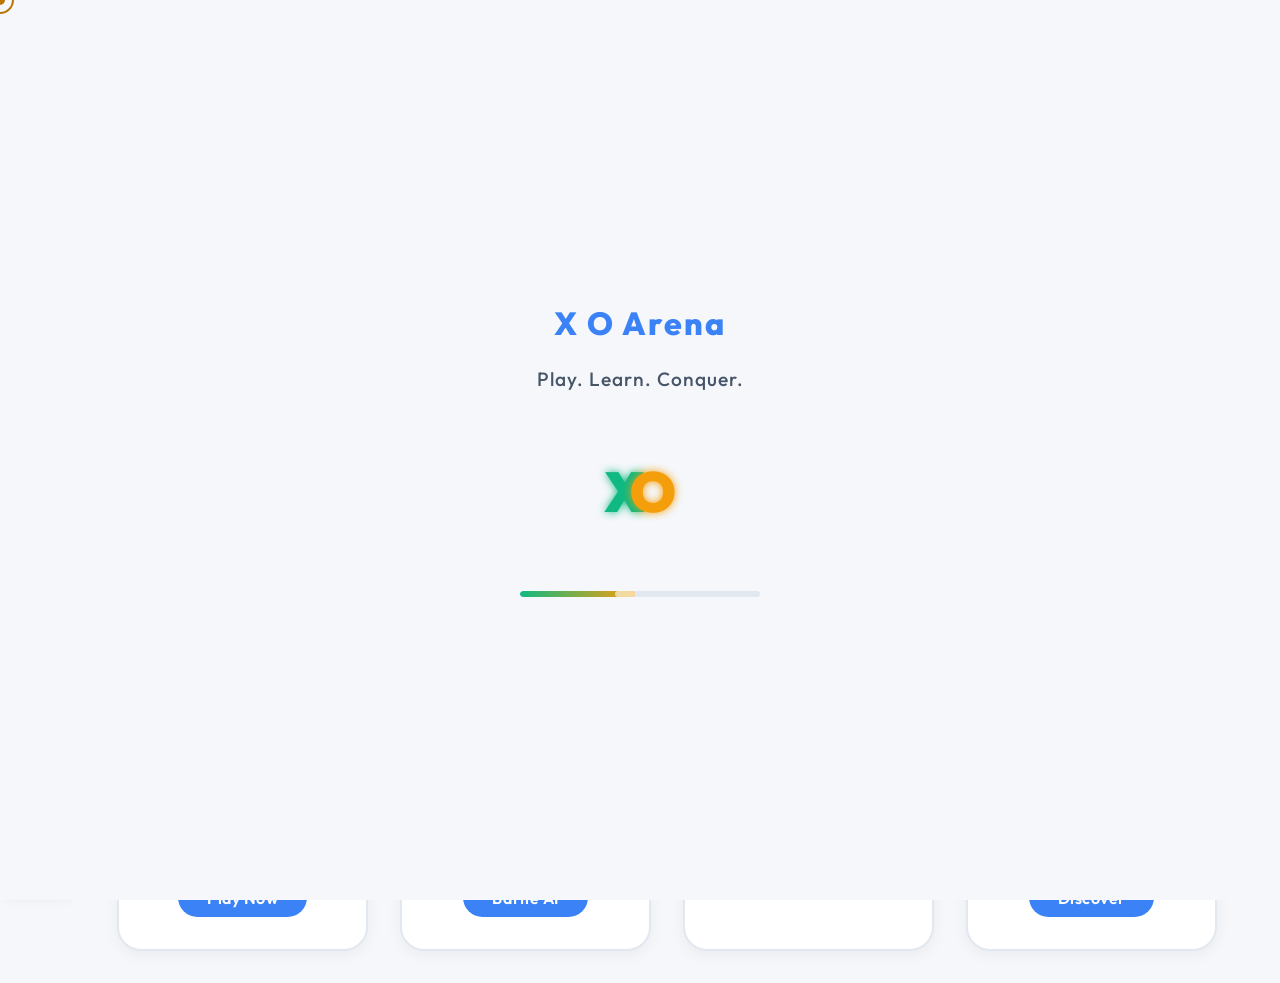
==== index.html @ 9eeb2ce0 "Files Upload" ====
<!-- xOarena/index.html -->
<!DOCTYPE html>
<html lang="en" data-theme="light">
<head>
    <meta charset="UTF-8">
    <meta name="viewport" content="width=device-width, initial-scale=1.0">
    <title>X O Arena — Home</title>
    <link rel="icon" type="image/png" href="assets/favicon.png">
    <link rel="stylesheet" href="css/common.css">
    <link rel="stylesheet" href="css/themes.css">
    <link rel="stylesheet" href="css/home.css">
    <link rel="preconnect" href="https://fonts.googleapis.com">
    <link rel="preconnect" href="https://fonts.gstatic.com" crossorigin>
    <link href="https://fonts.googleapis.com/css2?family=Outfit:wght@400;600;700;800&family=Space+Grotesk:wght@400;500;700&display=swap" rel="stylesheet">
</head>
<body>

    <!-- Preloader -->
<div id="preloader" class="preloader">
    <div class="preloader-content">
        <h1 class="preloader-text">X O Arena</h1>
        <p class="preloader-tagline">Play. Learn. Conquer.</p>
        <div class="preloader-fight">
            <span class="fighter fighter-x">X</span>
            <span class="fighter fighter-o">O</span>
        </div>
        <div class="preloader-bar-container">
            <div class="preloader-bar" id="preloaderBar"></div>
        </div>
    </div>
</div>
    <!-- Custom Cursor -->
    <div id="customCursor" class="custom-cursor"></div>

    <!-- Left Vertical Navbar -->
    <nav class="nav-vertical" id="navVertical">
        <a href="index.html" class="nav-icon active" title="Home" data-page="home">🏠</a>
        <a href="two_players.html" class="nav-icon" title="2 Players" data-page="two_players">👥</a>
        <a href="ai.html" class="nav-icon" title="AI Bots" data-page="ai">🤖</a>
        <a href="learn.html" class="nav-icon" title="Learn" data-page="learn">📘</a>
        <a href="settings.html" class="nav-icon" title="Settings" data-page="settings">⚙️</a>
        <a href="creator.html" class="nav-icon" title="Creator" data-page="creator">👤</a>
    </nav>

    <!-- Toast Container -->
    <div id="toastContainer" class="toast-container"></div>

    <!-- Audio Elements -->
    <audio id="clickSound" preload="auto" src="assets/sounds/click.mp3"></audio>
    <audio id="winnerSound" preload="auto" src="assets/sounds/winner.mp3"></audio>
    <audio id="achievementSound" preload="auto" src="assets/sounds/achievement.mp3"></audio>

    <!-- Main Content -->
    <main class="main-content home-main">
        <section class="hero-section">
            <h1 class="hero-title">X O Arena</h1>
            <p class="hero-tagline">Play. Learn. Conquer.</p>
        </section>

        <!-- Carousel -->
        <section class="carousel-section">
            <div class="carousel-track" id="carouselTrack">
                <div class="carousel-slide" style="background: linear-gradient(135deg, #3b82f6, #8b5cf6);">
                    <span class="slide-icon">🎮</span>
                    <h2>Welcome to X O Arena</h2>
                    <p>The ultimate Tic-Tac-Toe experience</p>
                </div>
                <div class="carousel-slide" style="background: linear-gradient(135deg, #10b981, #06b6d4);">
                    <span class="slide-icon">🤖</span>
                    <h2>7 Unique AI Bots</h2>
                    <p>From Rookie to Expert — challenge them all</p>
                </div>
                <div class="carousel-slide" style="background: linear-gradient(135deg, #f59e0b, #ef4444);">
                    <span class="slide-icon">🏆</span>
                    <h2>100+ Achievements</h2>
                    <p>Unlock badges and track your progress</p>
                </div>
                <div class="carousel-slide" style="background: linear-gradient(135deg, #8b5cf6, #ec4899);">
                    <span class="slide-icon">📘</span>
                    <h2>Learn & Master</h2>
                    <p>Zero-to-hero strategy guide included</p>
                </div>
                <div class="carousel-slide" style="background: linear-gradient(135deg, #06b6d4, #3b82f6);">
                    <span class="slide-icon">⚡</span>
                    <h2>Play Anywhere</h2>
                    <p>Fully offline — no internet required</p>
                </div>
            </div>
            <div class="carousel-dots" id="carouselDots">
                <span class="dot active" data-index="0"></span>
                <span class="dot" data-index="1"></span>
                <span class="dot" data-index="2"></span>
                <span class="dot" data-index="3"></span>
                <span class="dot" data-index="4"></span>
            </div>
        </section>

        <!-- Feature Cards -->
        <section class="features-grid">
            <a href="two_players.html" class="feature-card">
                <span class="feature-emoji">👥</span>
                <h3>2 Player Mode</h3>
                <p>Challenge a friend on the same device</p>
                <span class="feature-btn">Play Now</span>
            </a>
            <a href="ai.html" class="feature-card">
                <span class="feature-emoji">🤖</span>
                <h3>AI Bots</h3>
                <p>Face 7 unique bots with personalities</p>
                <span class="feature-btn">Battle AI</span>
            </a>
            <a href="learn.html" class="feature-card">
                <span class="feature-emoji">📘</span>
                <h3>Learn</h3>
                <p>Master Tic-Tac-Toe strategy</p>
                <span class="feature-btn">Study Up</span>
            </a>
            <a href="creator.html" class="feature-card">
                <span class="feature-emoji">👤</span>
                <h3>Creator</h3>
                <p>Meet the mind behind X O Arena</p>
                <span class="feature-btn">Discover</span>
            </a>
        </section>
    </main>

    <!-- Right-Click Menu (hidden by default, used on game pages only) -->
    <div id="rightClickMenu" class="right-click-menu" style="display:none;">
        <button data-action="reset">🔄 Reset Game</button>
        <button data-action="new">🆕 New Game</button>
        <button data-action="theme">🎨 Toggle Theme</button>
    </div>

    <!-- Celebration Overlay -->
    <div id="celebrationOverlay" class="celebration-overlay"></div>

    <script src="js/preloader.js"></script>
    <script src="js/customCursor.js"></script>
    <script src="js/theme.js"></script>
    <script src="js/common.js"></script>
    <script src="js/tabWelcome.js"></script>
    <script src="js/keyboardShortcuts.js"></script>
    <script src="js/soundManager.js"></script>
    <script src="js/rightClickMenu.js"></script>
    <script src="js/carousel.js"></script>
    <script src="js/achievements.js"></script>
    <script>
        document.addEventListener('DOMContentLoaded', () => {
            if (typeof initPreloader === 'function') initPreloader();
            if (typeof initCustomCursor === 'function') initCustomCursor();
            if (typeof initTheme === 'function') initTheme();
            if (typeof initCommon === 'function') initCommon();
            if (typeof initTabWelcome === 'function') initTabWelcome();
            if (typeof initKeyboardShortcuts === 'function') initKeyboardShortcuts();
            if (typeof initSoundManager === 'function') initSoundManager();
            if (typeof initCarousel === 'function') initCarousel();
            if (typeof initAchievements === 'function') initAchievements();
        });
    </script>
</body>
</html>
---- css/common.css ----
/* xOarena/css/common.css */
/* Global styles, navbar, preloader, cursor, toast, celebration, right-click menu */

/* Reset & Base */
*, *::before, *::after {
  box-sizing: border-box;
  margin: 0;
  padding: 0;
}

html {
  font-size: 16px;
  scroll-behavior: smooth;
}

body {
  font-family: 'Outfit', 'Space Grotesk', sans-serif;
  background-color: var(--bg);
  color: var(--text);
  transition: background-color 0.3s, color 0.3s;
  min-height: 100vh;
  overflow-x: hidden;
  position: relative;
  /* Default cursor hidden when custom cursor is active */
  cursor: none;
}

/* When custom cursor is disabled via body class */
body.custom-cursor-disabled {
  cursor: auto;
}

a {
  text-decoration: none;
  color: inherit;
}

ul {
  list-style: none;
}

button {
  cursor: pointer;
  font-family: inherit;
  border: none;
  background: none;
  outline: none;
}

/* Main content area offset for left navbar */
.main-content {
  margin-left: 70px;
  padding: 2rem 2rem 2rem 1rem;
  min-height: 100vh;
  transition: margin-left 0.3s;
}

/* Left vertical navbar */
.nav-vertical {
  position: fixed;
  left: 0;
  top: 0;
  height: 100vh;
  width: 70px;
  background: var(--surface);
  border-right: 2px solid var(--border);
  display: flex;
  flex-direction: column;
  align-items: center;
  justify-content: center;
  gap: 1.8rem;
  z-index: 1000;
  box-shadow: 2px 0 10px rgba(0,0,0,0.05);
  transition: background-color 0.3s, border-color 0.3s;
}

.nav-icon {
  display: flex;
  align-items: center;
  justify-content: center;
  width: 48px;
  height: 48px;
  font-size: 1.8rem;
  border-radius: 50%;
  background: transparent;
  transition: all 0.25s;
  color: var(--text);
}

.nav-icon:hover {
  background: var(--primary);
  color: #fff;
  transform: scale(1.08);
}

.nav-icon.active {
  background: var(--primary);
  color: white;
  box-shadow: 0 0 15px var(--primary);
}

/* Preloader */
.preloader {
  position: fixed;
  top: 0;
  left: 0;
  width: 100vw;
  height: 100vh;
  background: var(--bg);
  display: flex;
  flex-direction: column;
  align-items: center;
  justify-content: center;
  z-index: 9999;
  transition: opacity 0.5s ease, visibility 0.5s ease;
}

.preloader.hidden {
  opacity: 0;
  visibility: hidden;
}

.preloader-spinner {
  width: 50px;
  height: 50px;
  border: 4px solid var(--border);
  border-top: 4px solid var(--primary);
  border-radius: 50%;
  animation: spin 1s linear infinite;
  margin-bottom: 1rem;
}

@keyframes spin {
  to { transform: rotate(360deg); }
}

.preloader-text {
  font-size: 2rem;
  font-weight: 800;
  color: var(--primary);
  letter-spacing: 2px;
}

/* ===== Global Cursor Lock ===== */
body:not(.custom-cursor-disabled) * {
  cursor: none !important;
}

/* Custom Cursor Container */
.custom-cursor {
  position: fixed;
  pointer-events: none;
  z-index: 9999;
  mix-blend-mode: difference;
}

/* Dot – follows mouse exactly */
.cursor-dot {
  position: absolute;
  width: 10px;
  height: 10px;
  background: var(--primary);
  border-radius: 50%;
  transform: translate(-50%, -50%);
  transition: width 0.15s, height 0.15s, background 0.15s;
}

/* Ring – magnetic lag */
.cursor-ring {
  position: absolute;
  width: 28px;
  height: 28px;
  border: 2px solid var(--primary);
  border-radius: 50%;
  transform: translate(-50%, -50%);
  transition: width 0.3s, height 0.3s, border-color 0.3s, background 0.3s;
  box-sizing: border-box;
}

/* Hover State – enlarge ring & change color */
.cursor-ring.hovering {
  width: 48px;
  height: 48px;
  border-color: var(--x-symbol);
  background: rgba(16, 185, 129, 0.1);
}

.cursor-dot.hovering {
  width: 16px;
  height: 16px;
  background: var(--x-symbol);
}
.custom-cursor.hovering {
  width: 42px;
  height: 42px;
  background: var(--x-symbol);
}

/* Toast */
.toast-container {
  position: fixed;
  bottom: 30px;
  right: 30px;
  z-index: 8000;
  display: flex;
  flex-direction: column;
  gap: 10px;
}

.toast {
  background: var(--surface);
  color: var(--text);
  padding: 12px 24px;
  border-radius: 30px;
  box-shadow: 0 8px 25px rgba(0,0,0,0.15);
  border: 1px solid var(--border);
  font-weight: 600;
  font-size: 0.95rem;
  animation: slideInRight 0.4s ease, fadeOut 0.5s 2.5s forwards;
}

@keyframes slideInRight {
  from { transform: translateX(120%); opacity: 0; }
  to { transform: translateX(0); opacity: 1; }
}
@keyframes fadeOut {
  to { opacity: 0; transform: translateY(-10px); }
}

/* Right-click menu */
.right-click-menu {
  position: fixed;
  background: var(--surface);
  border: 1px solid var(--border);
  border-radius: 12px;
  box-shadow: 0 12px 30px rgba(0,0,0,0.2);
  z-index: 9000;
  padding: 0.5rem;
  display: flex;
  flex-direction: column;
  min-width: 160px;
}

.right-click-menu button {
  padding: 10px 16px;
  border-radius: 8px;
  text-align: left;
  font-weight: 500;
  color: var(--text);
  transition: background 0.2s;
}

.right-click-menu button:hover {
  background: var(--primary);
  color: white;
}

/* Celebration overlay */
.celebration-overlay {
  position: fixed;
  top: 0;
  left: 0;
  width: 100vw;
  height: 100vh;
  pointer-events: none;
  z-index: 9500;
  display: flex;
  align-items: center;
  justify-content: center;
  flex-wrap: wrap;
  gap: 15px;
  font-size: 4rem;
}

.celebration-emoji {
  animation: emojiPop 0.6s ease-out forwards, emojiFloat 2s ease-in-out infinite;
}

@keyframes emojiPop {
  0% { transform: scale(0) rotate(0deg); opacity: 0; }
  60% { transform: scale(1.4) rotate(15deg); opacity: 1; }
  100% { transform: scale(1) rotate(0deg); opacity: 1; }
}
@keyframes emojiFloat {
  0%, 100% { transform: translateY(0) rotate(0deg); }
  50% { transform: translateY(-20px) rotate(5deg); }
}

/* Buttons general */
.btn {
  padding: 0.75rem 1.8rem;
  border-radius: 30px;
  font-weight: 700;
  font-size: 1rem;
  letter-spacing: 0.5px;
  transition: all 0.3s;
  border: 2px solid transparent;
  display: inline-flex;
  align-items: center;
  gap: 0.5rem;
}

.btn-primary {
  background: var(--primary);
  color: white;
  box-shadow: 0 4px 15px rgba(59,130,246,0.3);
}

.btn-primary:hover {
  transform: translateY(-2px);
  box-shadow: 0 8px 20px rgba(59,130,246,0.4);
}

.btn-secondary {
  background: var(--surface);
  color: var(--text);
  border: 2px solid var(--border);
}

.btn-secondary:hover {
  border-color: var(--primary);
  color: var(--primary);
}

/* Scrollbar */
::-webkit-scrollbar {
  width: 8px;
}
::-webkit-scrollbar-track {
  background: var(--bg);
}
::-webkit-scrollbar-thumb {
  background: var(--border);
  border-radius: 10px;
}
::-webkit-scrollbar-thumb:hover {
  background: var(--primary);
}

/* Enhanced Preloader Styles */
.preloader-content {
  display: flex;
  flex-direction: column;
  align-items: center;
  justify-content: center;
  gap: 1.5rem;
}

.preloader-tagline {
  font-size: 1.2rem;
  font-weight: 500;
  color: var(--text-secondary);
  letter-spacing: 1px;
  animation: fadeInUp 1s ease;
}

@keyframes fadeInUp {
  from { opacity: 0; transform: translateY(10px); }
  to { opacity: 1; transform: translateY(0); }
}

/* Fight arena */
.preloader-fight {
  position: relative;
  width: 180px;
  height: 120px;
  margin: 1rem 0;
  display: flex;
  align-items: center;
  justify-content: center;
}

.fighter {
  position: absolute;
  font-size: 3.5rem;
  font-weight: 900;
  text-shadow: 0 0 8px currentColor;
  transition: transform 0.1s ease;
}

.fighter-x {
  color: var(--x-symbol);
  left: 30%;
  animation: floatX 2s infinite alternate ease-in-out;
}

.fighter-o {
  color: var(--o-symbol);
  right: 30%;
  animation: floatO 2s infinite alternate ease-in-out;
}

@keyframes floatX {
  0% { transform: translate(0, 0) rotate(0deg); }
  100% { transform: translate(20px, -15px) rotate(15deg); }
}

@keyframes floatO {
  0% { transform: translate(0, 0) rotate(0deg); }
  100% { transform: translate(-20px, 15px) rotate(-15deg); }
}

/* Clash effect */
.fighter.clash {
  animation: clash 0.3s ease;
}

@keyframes clash {
  0% { transform: scale(1) rotate(0); }
  50% { transform: scale(1.4) rotate(25deg); filter: drop-shadow(0 0 15px currentColor); }
  100% { transform: scale(1) rotate(0); }
}

/* Loading bar */
.preloader-bar-container {
  width: 240px;
  height: 6px;
  background: var(--border);
  border-radius: 20px;
  overflow: hidden;
  position: relative;
}

.preloader-bar {
  height: 100%;
  width: 0%;
  background: linear-gradient(90deg, var(--x-symbol), var(--o-symbol));
  border-radius: 20px;
  transition: width 0.2s linear;
  position: relative;
}

.preloader-bar::after {
  content: '';
  position: absolute;
  right: 0;
  top: 0;
  width: 20px;
  height: 100%;
  background: white;
  opacity: 0.6;
  border-radius: 20px;
  animation: pulse 0.8s infinite;
}

@keyframes pulse {
  0%, 100% { opacity: 0.4; }
  50% { opacity: 1; }
}
---- css/themes.css ----
/* xOarena/css/themes.css */
/* CSS Custom Properties for Light, Dark, Techy themes */

:root,
[data-theme="light"] {
  --bg: #f5f7fa;
  --surface: #ffffff;
  --text: #1e293b;
  --primary: #3b82f6;
  --x-symbol: #10b981;
  --o-symbol: #f59e0b;
  --border: #e2e8f0;
  --glow: none;
  --card-shadow: 0 4px 15px rgba(0,0,0,0.05);
  --text-secondary: #475569;
  --hover-bg: #f1f5f9;
}

[data-theme="dark"] {
  --bg: #0f172a;
  --surface: #1e293b;
  --text: #f1f5f9;
  --primary: #60a5fa;
  --x-symbol: #34d399;
  --o-symbol: #fbbf24;
  --border: #334155;
  --glow: none;
  --card-shadow: 0 4px 20px rgba(0,0,0,0.3);
  --text-secondary: #94a3b8;
  --hover-bg: #334155;
}

[data-theme="techy"] {
  --bg: #0a0f1e;
  --surface: #111827;
  --text: #e2e8f0;
  --primary: #06b6d4;
  --x-symbol: #00ff88;
  --o-symbol: #ff00cc;
  --border: #1e293b;
  --glow: 0 0 5px cyan;
  --card-shadow: 0 0 15px rgba(6,182,212,0.15);
  --text-secondary: #9ca3af;
  --hover-bg: #1e293b;
}

/* Apply glow on hover for techy theme */
[data-theme="techy"] .nav-icon:hover,
[data-theme="techy"] .btn:hover,
[data-theme="techy"] .feature-card:hover,
[data-theme="techy"] .cell:hover {
  box-shadow: 0 0 15px var(--primary);
}

[data-theme="techy"] .game-board .cell {
  border-color: var(--border);
  box-shadow: inset 0 0 5px rgba(6,182,212,0.3);
}

[data-theme="techy"] .turn-symbol.active {
  text-shadow: 0 0 10px currentColor;
}

[data-theme="techy"] .bot-list-item.selected {
  box-shadow: 0 0 15px var(--primary);
}

/* Theme toggle buttons highlight */
.theme-option.active {
  background: var(--primary);
  color: white;
  box-shadow: 0 0 10px var(--primary);
}
---- css/home.css ----
/* xOarena/css/home.css */
/* Styles for Home page (index.html) */

.home-main {
  display: flex;
  flex-direction: column;
  align-items: center;
  gap: 3rem;
  padding-top: 2rem;
}

.hero-section {
  text-align: center;
  margin-top: 2rem;
}

.hero-title {
  font-size: 4.5rem;
  font-weight: 800;
  background: linear-gradient(135deg, var(--primary), var(--x-symbol));
  -webkit-background-clip: text;
  -webkit-text-fill-color: transparent;
  background-clip: text;
  letter-spacing: 4px;
  text-transform: uppercase;
  line-height: 1.2;
}

.hero-tagline {
  font-size: 1.5rem;
  color: var(--text-secondary);
  font-weight: 500;
  margin-top: 0.8rem;
  letter-spacing: 1px;
}

/* Carousel */
.carousel-section {
  width: 100%;
  max-width: 900px;
  position: relative;
  overflow: hidden;
  border-radius: 24px;
  box-shadow: var(--card-shadow);
}

.carousel-track {
  display: flex;
  transition: transform 0.6s ease-in-out;
}

.carousel-slide {
  min-width: 100%;
  padding: 4rem 2rem;
  display: flex;
  flex-direction: column;
  align-items: center;
  justify-content: center;
  text-align: center;
  color: white;
  min-height: 280px;
}

.slide-icon {
  font-size: 4rem;
  margin-bottom: 1rem;
}

.carousel-slide h2 {
  font-size: 2.2rem;
  font-weight: 700;
  margin-bottom: 0.5rem;
}

.carousel-slide p {
  font-size: 1.1rem;
  opacity: 0.9;
}

.carousel-dots {
  display: flex;
  justify-content: center;
  gap: 12px;
  padding: 1rem;
  background: var(--surface);
}

.dot {
  width: 12px;
  height: 12px;
  border-radius: 50%;
  background: var(--border);
  cursor: pointer;
  transition: all 0.3s;
}

.dot.active {
  background: var(--primary);
  transform: scale(1.3);
}

/* Features Grid */
.features-grid {
  display: grid;
  grid-template-columns: repeat(auto-fit, minmax(240px, 1fr));
  gap: 2rem;
  width: 100%;
  max-width: 1100px;
  margin-top: 1rem;
}

.feature-card {
  background: var(--surface);
  border: 2px solid var(--border);
  border-radius: 24px;
  padding: 2rem 1.5rem;
  text-align: center;
  display: flex;
  flex-direction: column;
  align-items: center;
  gap: 1rem;
  transition: all 0.3s;
  box-shadow: var(--card-shadow);
}

.feature-card:hover {
  transform: translateY(-8px);
  border-color: var(--primary);
  box-shadow: 0 15px 30px rgba(0,0,0,0.1);
}

.feature-emoji {
  font-size: 3.5rem;
}

.feature-card h3 {
  font-size: 1.5rem;
  font-weight: 700;
}

.feature-card p {
  color: var(--text-secondary);
  font-size: 0.95rem;
}

.feature-btn {
  background: var(--primary);
  color: white;
  padding: 0.6rem 1.8rem;
  border-radius: 30px;
  font-weight: 600;
  letter-spacing: 0.5px;
  margin-top: 0.5rem;
  transition: 0.3s;
}

.feature-card:hover .feature-btn {
  box-shadow: 0 0 15px var(--primary);
}
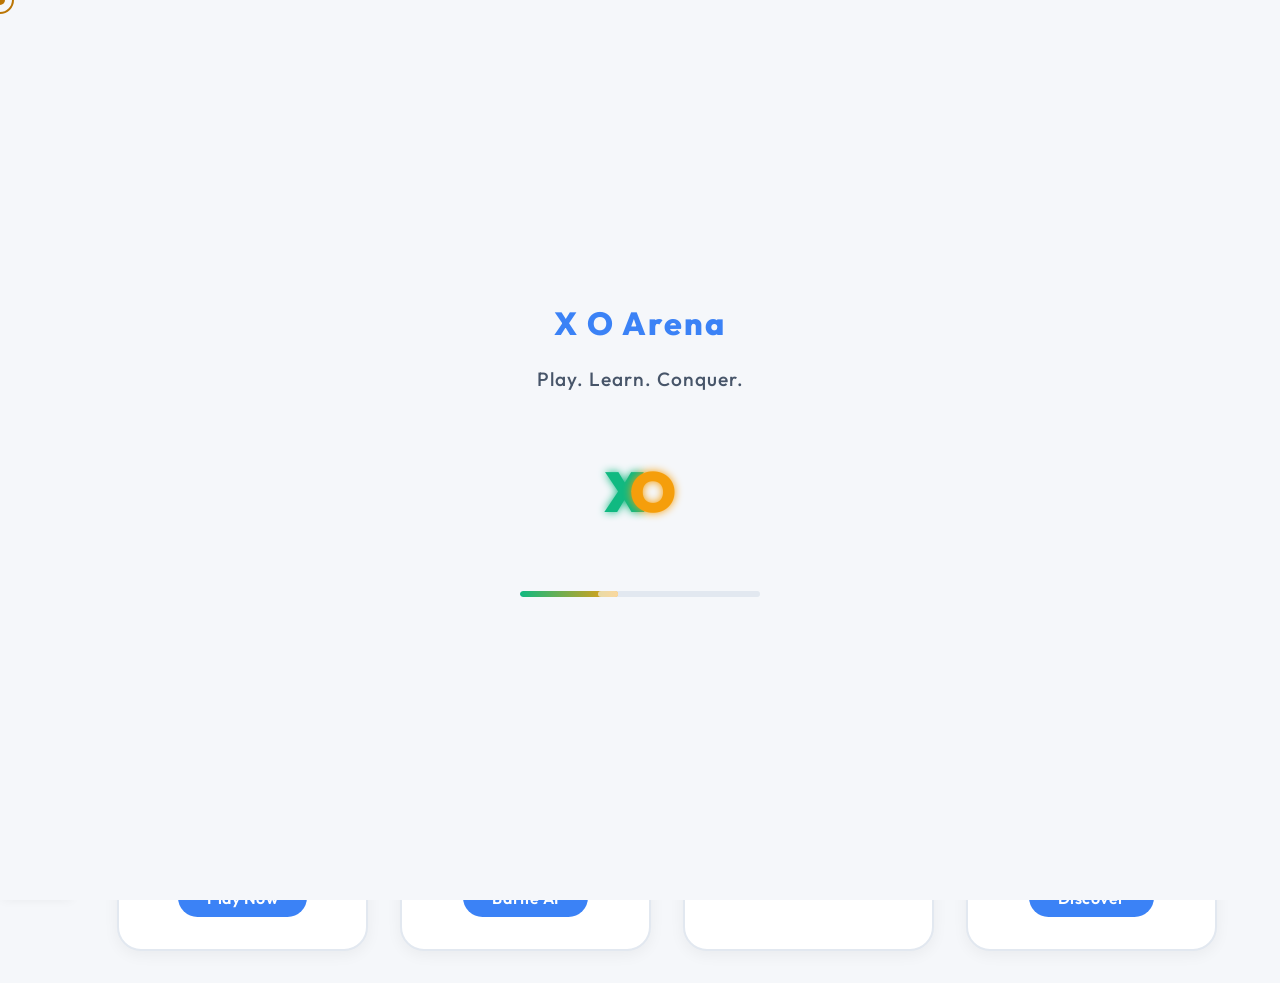
==== commit 58c32de7: "Responsive" ====
--- a/index.html
+++ b/index.html
@@ -9,6 +9,7 @@
     <link rel="stylesheet" href="css/common.css">
     <link rel="stylesheet" href="css/themes.css">
     <link rel="stylesheet" href="css/home.css">
+    <link rel="stylesheet" href="css/responsive.css">
     <link rel="preconnect" href="https://fonts.googleapis.com">
     <link rel="preconnect" href="https://fonts.gstatic.com" crossorigin>
     <link href="https://fonts.googleapis.com/css2?family=Outfit:wght@400;600;700;800&family=Space+Grotesk:wght@400;500;700&display=swap" rel="stylesheet">
--- a/css/responsive.css
+++ b/css/responsive.css
@@ -0,0 +1,133 @@
+/* xOarena/css/responsive.css */
+/* Responsive styles for mobile and tablets */
+
+@media (max-width: 768px) {
+  /* Adjust main content margin for smaller navbar */
+  .main-content {
+    margin-left: 0 !important;
+    padding: 1rem;
+  }
+
+  .nav-vertical {
+    position: fixed;
+    bottom: 0;
+    left: 0;
+    top: auto;
+    width: 100%;
+    height: 65px;
+    flex-direction: row;
+    justify-content: space-around;
+    border-right: none;
+    border-top: 2px solid var(--border);
+    box-shadow: 0 -2px 10px rgba(0,0,0,0.05);
+    z-index: 1000;
+    padding: 0 0.5rem;
+  }
+
+  .nav-icon {
+    width: 42px;
+    height: 42px;
+    font-size: 1.4rem;
+  }
+
+  /* Preloader text smaller */
+  .preloader-text {
+    font-size: 1.5rem;
+  }
+
+  .hero-title {
+    font-size: 2.5rem;
+  }
+  .hero-tagline {
+    font-size: 1.1rem;
+  }
+
+  .carousel-slide {
+    padding: 2rem 1rem;
+    min-height: 200px;
+  }
+  .carousel-slide h2 {
+    font-size: 1.5rem;
+  }
+
+  .features-grid {
+    grid-template-columns: 1fr;
+  }
+
+  .game-container {
+    padding: 1.5rem 1rem;
+  }
+  /* inside @media (max-width: 768px) */
+.game-board {
+  max-width: 280px;
+}
+.cell {
+  font-size: clamp(1.8rem, 8vw, 3rem);
+}
+
+  .ai-main {
+    grid-template-columns: 1fr;
+    gap: 1rem;
+    padding: 1rem;
+  }
+  .bot-panel {
+    position: static;
+    width: 100%;
+  }
+
+  .speech-bubble {
+    left: 10px;
+    top: -60px;
+    max-width: 160px;
+    font-size: 0.8rem;
+  }
+
+  .learn-page-title {
+    font-size: 2rem;
+  }
+  .learn-card {
+    padding: 1.2rem;
+  }
+
+  .settings-tabs {
+    flex-direction: column;
+    align-items: center;
+  }
+
+  .profile-stats {
+    grid-template-columns: repeat(2, 1fr);
+  }
+
+  .creator-grid {
+    grid-template-columns: 1fr;
+  }
+}
+
+@media (max-width: 480px) {
+  .hero-title {
+    font-size: 2rem;
+  }
+  .carousel-slide h2 {
+    font-size: 1.2rem;
+  }
+  .turn-indicator {
+    font-size: 1rem;
+  }
+  .scoreboard {
+    gap: 0.8rem;
+  }
+  .game-actions {
+    flex-direction: column;
+    width: 100%;
+  }
+  .btn {
+    width: 100%;
+    justify-content: center;
+  }
+  .theme-selector {
+    flex-direction: column;
+  }
+  .achievements-grid {
+    grid-template-columns: repeat(3, 1fr);
+  }
+}
